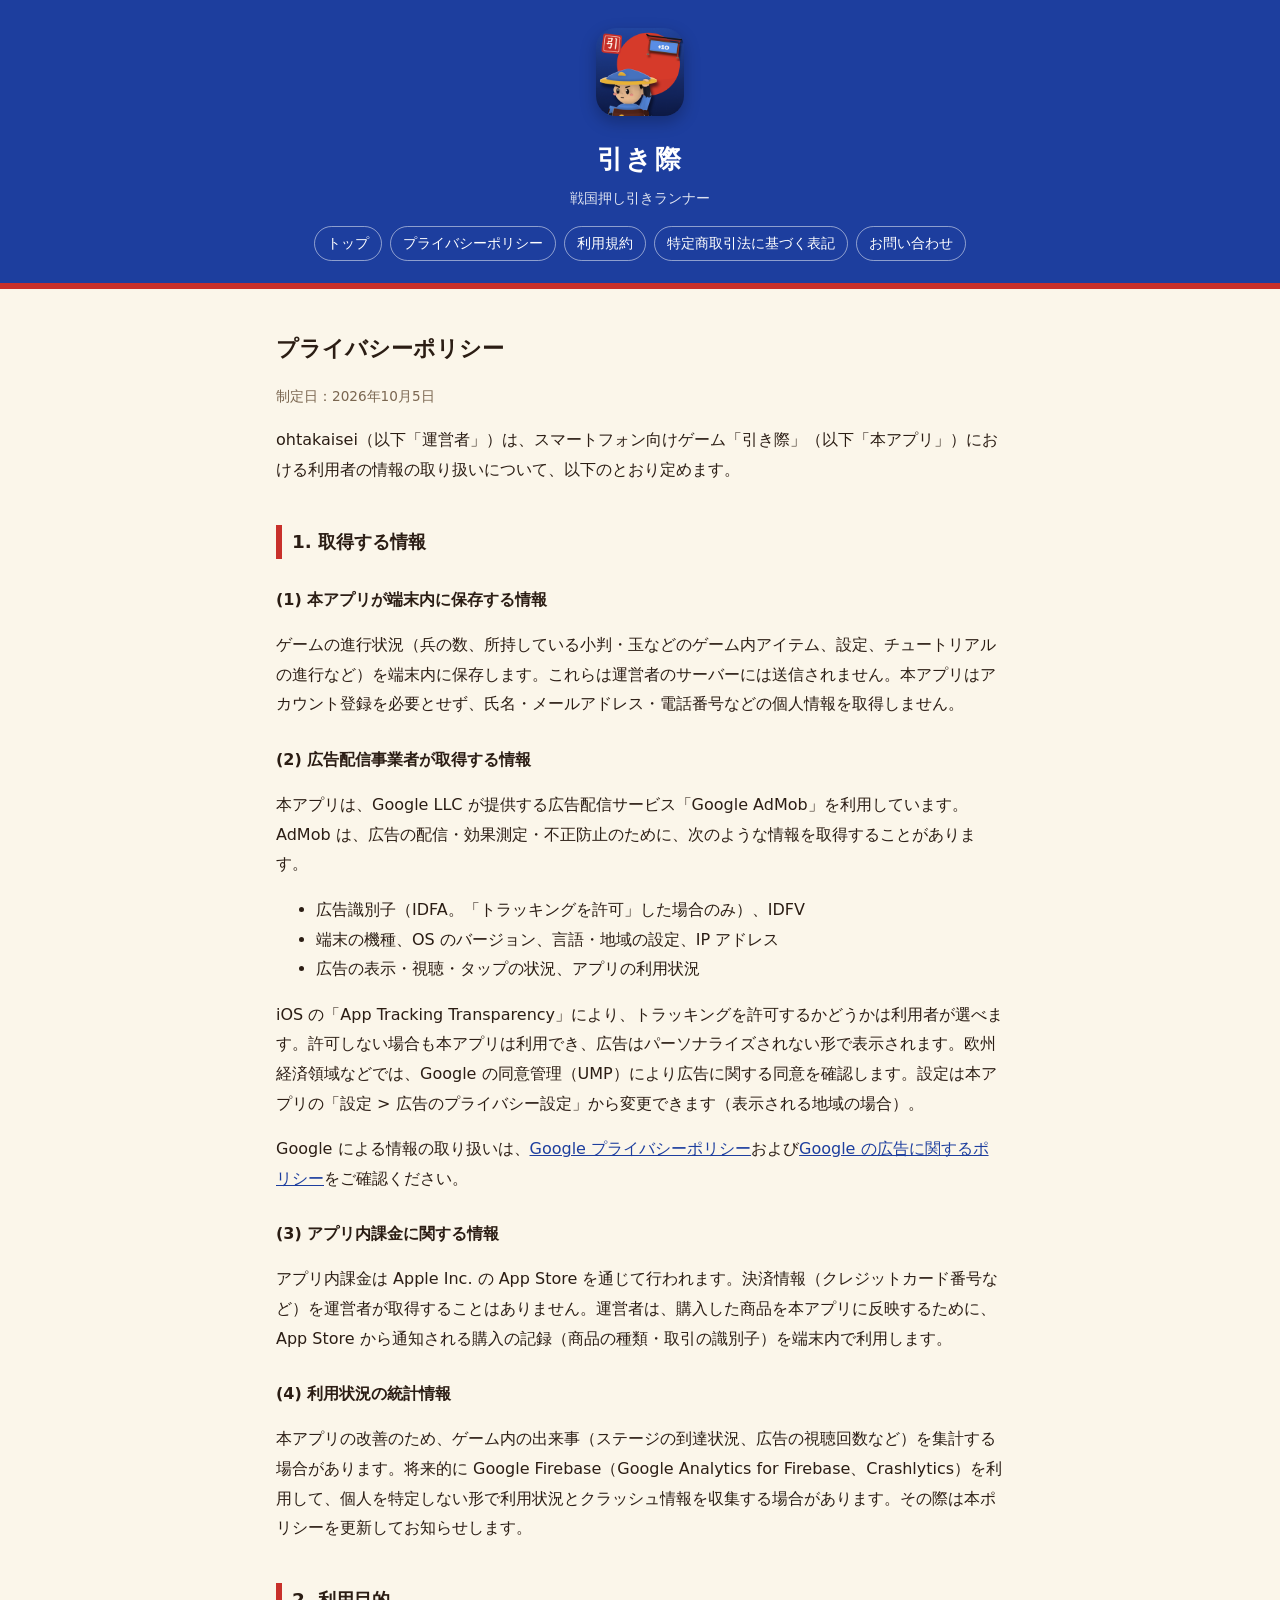
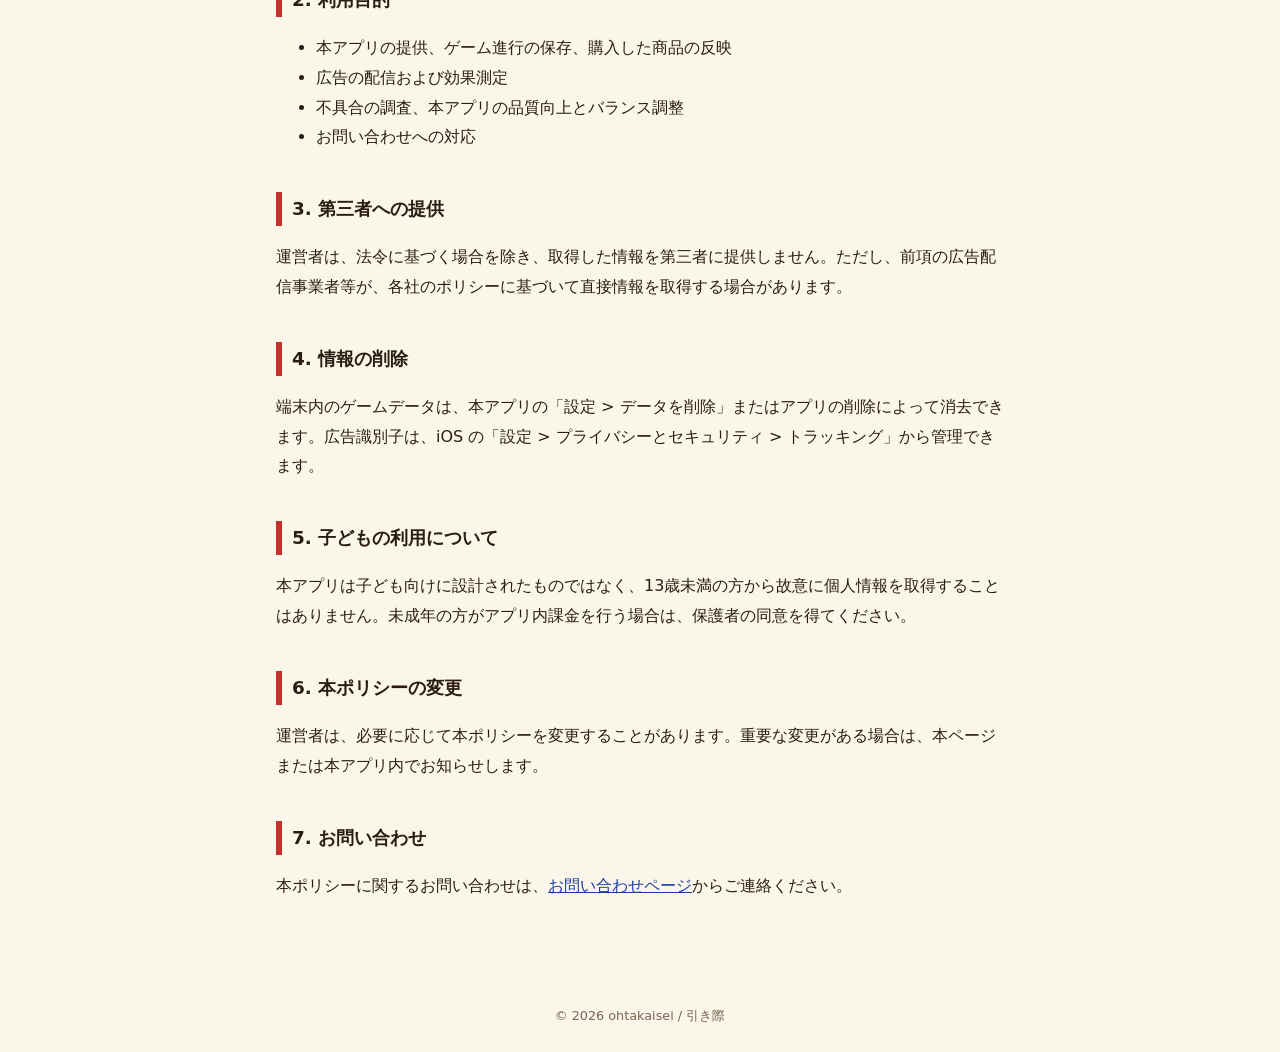
==== privacy.html @ 6ee27cdc "引き際：プライバシーポリシー・利用規約・特定商取引法に基づく表記・お問い合わせ Co-Authored-By: Claude Opus 5.5 <noreply@anthropic.com>" ====
<!doctype html><html lang="ja"><head><meta charset="utf-8"><meta name="viewport" content="width=device-width,initial-scale=1"><title>プライバシーポリシー | 引き際</title><link rel="stylesheet" href="style.css"></head><body>
<header><img src="icon.png" alt="引き際のアイコン"><h1>引き際</h1><p>戦国押し引きランナー</p><nav><a href="index.html">トップ</a><a href="privacy.html">プライバシーポリシー</a><a href="terms.html">利用規約</a><a href="tokushoho.html">特定商取引法に基づく表記</a><a href="contact.html">お問い合わせ</a></nav></header>
<main>
<h1 style="font-size:1.4rem">プライバシーポリシー</h1>
<p class="date">制定日：2026年10月5日</p>
<p>ohtakaisei（以下「運営者」）は、スマートフォン向けゲーム「引き際」（以下「本アプリ」）における利用者の情報の取り扱いについて、以下のとおり定めます。</p>

<h2>1. 取得する情報</h2>
<h3>(1) 本アプリが端末内に保存する情報</h3>
<p>ゲームの進行状況（兵の数、所持している小判・玉などのゲーム内アイテム、設定、チュートリアルの進行など）を端末内に保存します。これらは運営者のサーバーには送信されません。本アプリはアカウント登録を必要とせず、氏名・メールアドレス・電話番号などの個人情報を取得しません。</p>
<h3>(2) 広告配信事業者が取得する情報</h3>
<p>本アプリは、Google LLC が提供する広告配信サービス「Google AdMob」を利用しています。AdMob は、広告の配信・効果測定・不正防止のために、次のような情報を取得することがあります。</p>
<ul>
<li>広告識別子（IDFA。「トラッキングを許可」した場合のみ）、IDFV</li>
<li>端末の機種、OS のバージョン、言語・地域の設定、IP アドレス</li>
<li>広告の表示・視聴・タップの状況、アプリの利用状況</li>
</ul>
<p>iOS の「App Tracking Transparency」により、トラッキングを許可するかどうかは利用者が選べます。許可しない場合も本アプリは利用でき、広告はパーソナライズされない形で表示されます。欧州経済領域などでは、Google の同意管理（UMP）により広告に関する同意を確認します。設定は本アプリの「設定 > 広告のプライバシー設定」から変更できます（表示される地域の場合）。</p>
<p>Google による情報の取り扱いは、<a href="https://policies.google.com/privacy?hl=ja" rel="noopener">Google プライバシーポリシー</a>および<a href="https://policies.google.com/technologies/ads?hl=ja" rel="noopener">Google の広告に関するポリシー</a>をご確認ください。</p>
<h3>(3) アプリ内課金に関する情報</h3>
<p>アプリ内課金は Apple Inc. の App Store を通じて行われます。決済情報（クレジットカード番号など）を運営者が取得することはありません。運営者は、購入した商品を本アプリに反映するために、App Store から通知される購入の記録（商品の種類・取引の識別子）を端末内で利用します。</p>
<h3>(4) 利用状況の統計情報</h3>
<p>本アプリの改善のため、ゲーム内の出来事（ステージの到達状況、広告の視聴回数など）を集計する場合があります。将来的に Google Firebase（Google Analytics for Firebase、Crashlytics）を利用して、個人を特定しない形で利用状況とクラッシュ情報を収集する場合があります。その際は本ポリシーを更新してお知らせします。</p>

<h2>2. 利用目的</h2>
<ul>
<li>本アプリの提供、ゲーム進行の保存、購入した商品の反映</li>
<li>広告の配信および効果測定</li>
<li>不具合の調査、本アプリの品質向上とバランス調整</li>
<li>お問い合わせへの対応</li>
</ul>

<h2>3. 第三者への提供</h2>
<p>運営者は、法令に基づく場合を除き、取得した情報を第三者に提供しません。ただし、前項の広告配信事業者等が、各社のポリシーに基づいて直接情報を取得する場合があります。</p>

<h2>4. 情報の削除</h2>
<p>端末内のゲームデータは、本アプリの「設定 > データを削除」またはアプリの削除によって消去できます。広告識別子は、iOS の「設定 > プライバシーとセキュリティ > トラッキング」から管理できます。</p>

<h2>5. 子どもの利用について</h2>
<p>本アプリは子ども向けに設計されたものではなく、13歳未満の方から故意に個人情報を取得することはありません。未成年の方がアプリ内課金を行う場合は、保護者の同意を得てください。</p>

<h2>6. 本ポリシーの変更</h2>
<p>運営者は、必要に応じて本ポリシーを変更することがあります。重要な変更がある場合は、本ページまたは本アプリ内でお知らせします。</p>

<h2>7. お問い合わせ</h2>
<p>本ポリシーに関するお問い合わせは、<a href="contact.html">お問い合わせページ</a>からご連絡ください。</p>
</main><footer>© 2026 ohtakaisei / 引き際</footer></body></html>
---- style.css ----
:root { --ink: #2b1d14; --paper: #fbf6ea; --red: #c8302a; --indigo: #1d3e9e; --line: #e4d8bf; }
* { box-sizing: border-box; }
body { margin: 0; background: var(--paper); color: var(--ink); font-family: "Hiragino Maru Gothic ProN", "Hiragino Sans", "Noto Sans JP", system-ui, sans-serif; line-height: 1.85; }
header { background: var(--indigo); color: #fff; padding: 28px 16px 22px; text-align: center; border-bottom: 6px solid var(--red); }
header img { width: 88px; height: 88px; border-radius: 20px; box-shadow: 0 6px 16px rgba(0,0,0,.25); }
header h1 { margin: 10px 0 2px; font-size: 1.6rem; letter-spacing: .1em; }
header p { margin: 0; opacity: .85; font-size: .9rem; }
main { max-width: 760px; margin: 0 auto; padding: 24px 16px 64px; }
h2 { border-left: 6px solid var(--red); padding-left: 10px; font-size: 1.15rem; margin-top: 2.2em; }
h3 { font-size: 1rem; margin-top: 1.6em; }
table { width: 100%; border-collapse: collapse; font-size: .92rem; }
th, td { border: 1px solid var(--line); padding: 8px 10px; vertical-align: top; text-align: left; }
th { background: #f3ead6; width: 32%; }
a { color: var(--indigo); }
nav { display: flex; flex-wrap: wrap; gap: 8px; justify-content: center; margin-top: 14px; }
nav a { color: #fff; text-decoration: none; border: 1px solid rgba(255,255,255,.5); border-radius: 999px; padding: 4px 12px; font-size: .85rem; }
.card { background: #fff; border: 1px solid var(--line); border-radius: 14px; padding: 18px; margin: 16px 0; }
.date { color: #7a6650; font-size: .85rem; }
footer { text-align: center; color: #7a6650; font-size: .8rem; padding: 24px 16px; }
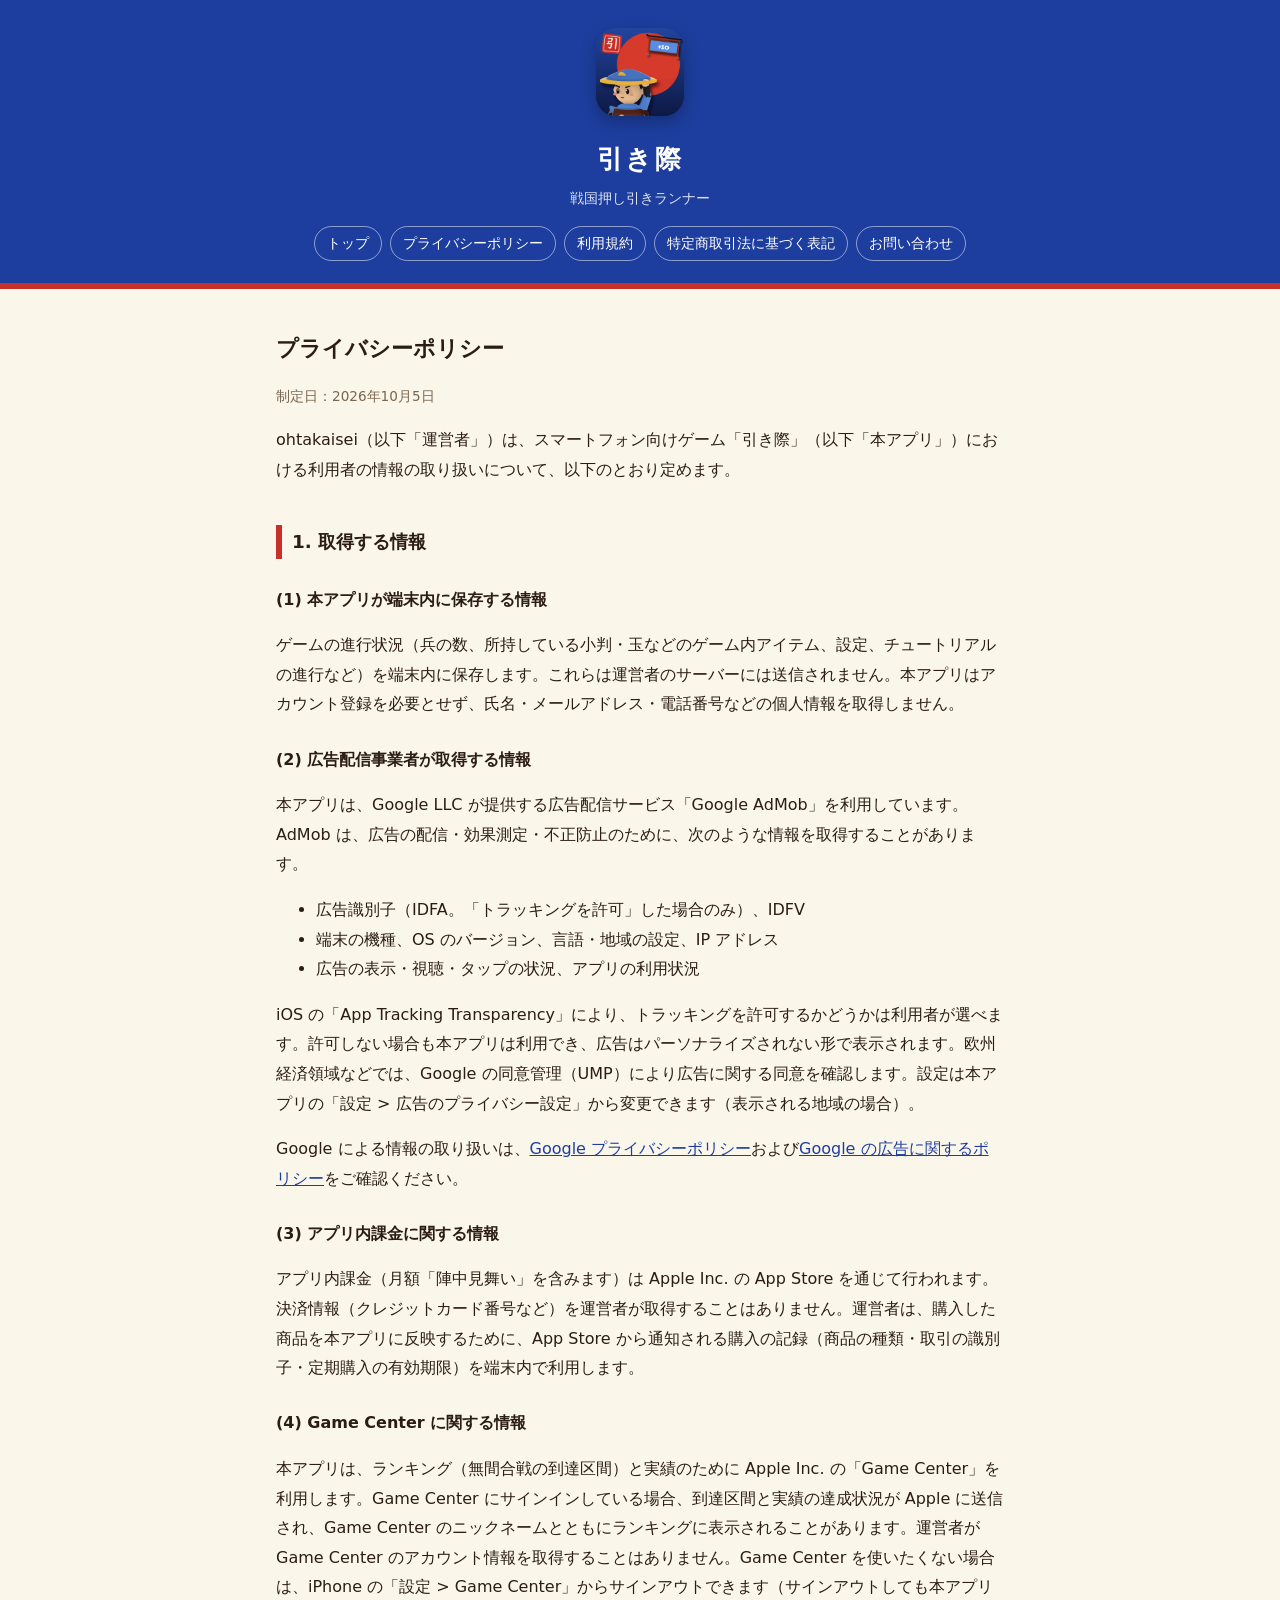
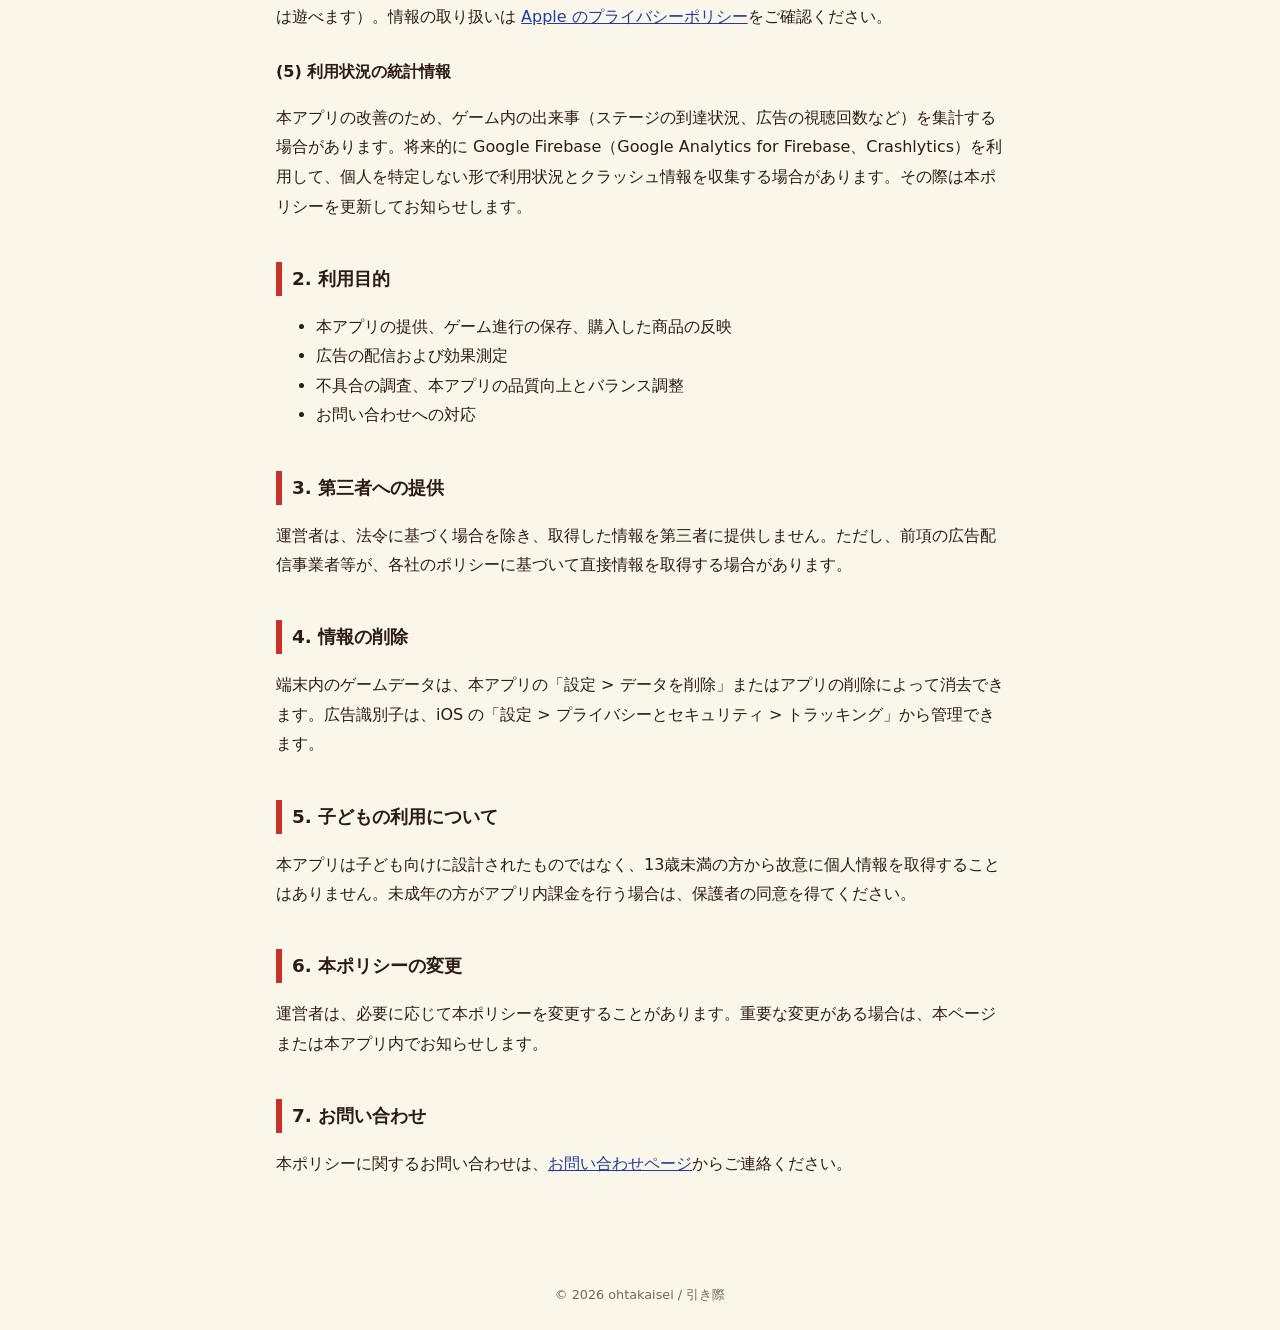
==== commit 995ecfe5: "利用規約・プライバシーポリシー・特商法：月額「陣中見舞い」・合戦絵巻・Game Center を追記 Co-Authored-By: Claude Opus 5.5 <noreply@anthropi" ====
--- a/privacy.html
+++ b/privacy.html
@@ -18,8 +18,10 @@
 <p>iOS の「App Tracking Transparency」により、トラッキングを許可するかどうかは利用者が選べます。許可しない場合も本アプリは利用でき、広告はパーソナライズされない形で表示されます。欧州経済領域などでは、Google の同意管理（UMP）により広告に関する同意を確認します。設定は本アプリの「設定 > 広告のプライバシー設定」から変更できます（表示される地域の場合）。</p>
 <p>Google による情報の取り扱いは、<a href="https://policies.google.com/privacy?hl=ja" rel="noopener">Google プライバシーポリシー</a>および<a href="https://policies.google.com/technologies/ads?hl=ja" rel="noopener">Google の広告に関するポリシー</a>をご確認ください。</p>
 <h3>(3) アプリ内課金に関する情報</h3>
-<p>アプリ内課金は Apple Inc. の App Store を通じて行われます。決済情報（クレジットカード番号など）を運営者が取得することはありません。運営者は、購入した商品を本アプリに反映するために、App Store から通知される購入の記録（商品の種類・取引の識別子）を端末内で利用します。</p>
-<h3>(4) 利用状況の統計情報</h3>
+<p>アプリ内課金（月額「陣中見舞い」を含みます）は Apple Inc. の App Store を通じて行われます。決済情報（クレジットカード番号など）を運営者が取得することはありません。運営者は、購入した商品を本アプリに反映するために、App Store から通知される購入の記録（商品の種類・取引の識別子・定期購入の有効期限）を端末内で利用します。</p>
+<h3>(4) Game Center に関する情報</h3>
+<p>本アプリは、ランキング（無間合戦の到達区間）と実績のために Apple Inc. の「Game Center」を利用します。Game Center にサインインしている場合、到達区間と実績の達成状況が Apple に送信され、Game Center のニックネームとともにランキングに表示されることがあります。運営者が Game Center のアカウント情報を取得することはありません。Game Center を使いたくない場合は、iPhone の「設定 > Game Center」からサインアウトできます（サインアウトしても本アプリは遊べます）。情報の取り扱いは <a href="https://www.apple.com/jp/legal/privacy/" rel="noopener">Apple のプライバシーポリシー</a>をご確認ください。</p>
+<h3>(5) 利用状況の統計情報</h3>
 <p>本アプリの改善のため、ゲーム内の出来事（ステージの到達状況、広告の視聴回数など）を集計する場合があります。将来的に Google Firebase（Google Analytics for Firebase、Crashlytics）を利用して、個人を特定しない形で利用状況とクラッシュ情報を収集する場合があります。その際は本ポリシーを更新してお知らせします。</p>
 
 <h2>2. 利用目的</h2>
